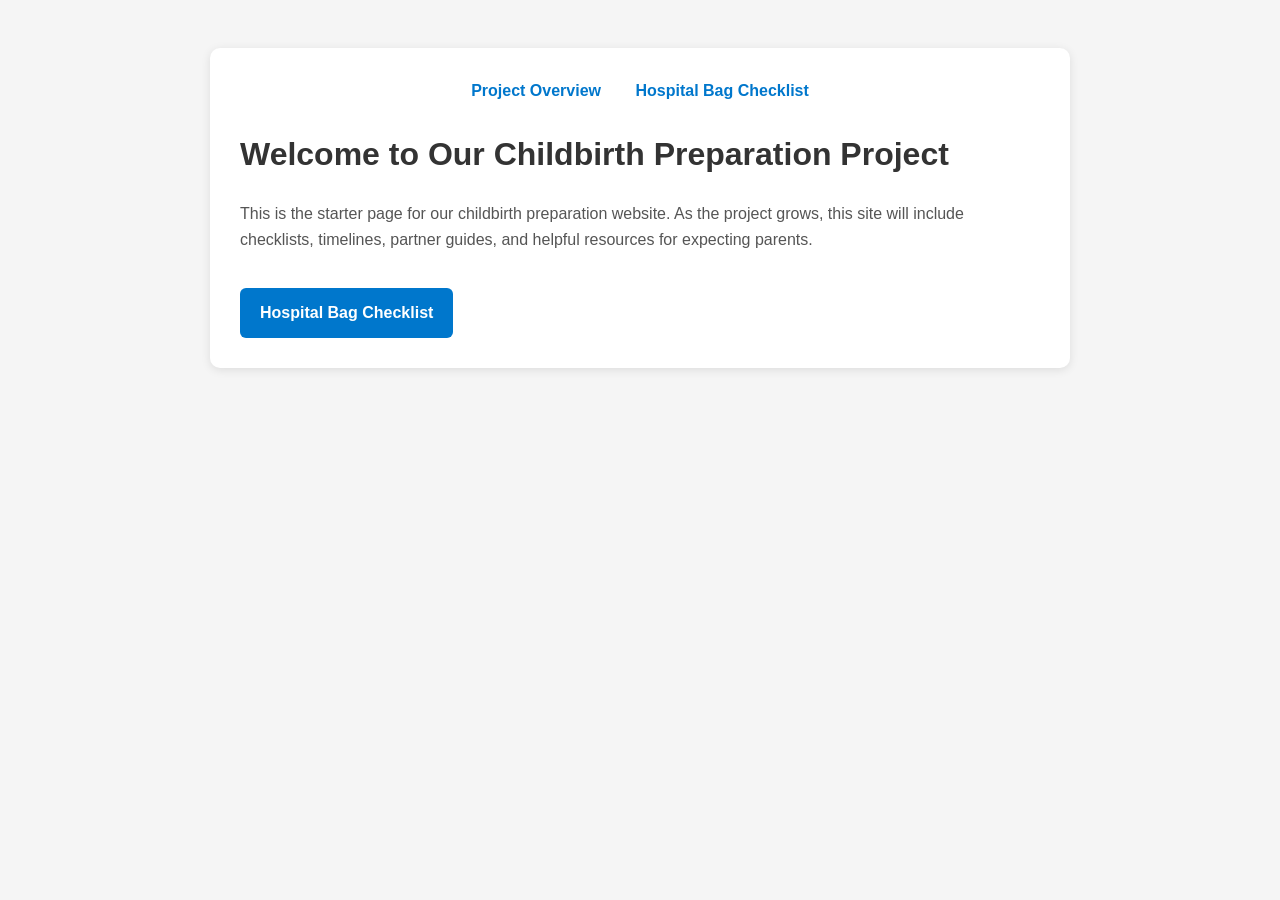
==== hospital-bag-checklist.html @ d1470fb3 "Link to bag page" ====
<!DOCTYPE html>
<html lang="en">
<head>
    <meta charset="UTF-8">
    <meta name="viewport" content="width=device-width, initial-scale=1.0">
    <title>Childbirth Preparation Website</title>
    <link rel="stylesheet" href="style.css">
    <style>
        /* Simple button style */
        .btn {
            display: inline-block;
            padding: 12px 20px;
            background-color: #0077cc;
            color: white;
            text-decoration: none;
            border-radius: 6px;
            font-weight: bold;
            margin-top: 20px;
        }
        .btn:hover {
            background-color: #005fa3;
        }
    </style>
</head>
<body>
    <div class="container">

        <!-- Navigation -->
        <nav>
            <a href="project-overview.html">Project Overview</a>
            <a href="hospital-bag-checklist.html">Hospital Bag Checklist</a>
        </nav>

        <h1>Welcome to Our Childbirth Preparation Project</h1>
        <p>
            This is the starter page for our childbirth preparation website. As the project grows, this site will include 
            checklists, timelines, partner guides, and helpful resources for expecting parents.
        </p>

        <!-- Clickable Button -->
        <a class="btn" href="hospital-bag-checklist.html">Hospital Bag Checklist</a>

    </div>
</body>
</html>
---- style.css ----
/* Global Styles */
body {
    font-family: Arial, sans-serif;
    background: #f5f5f5;
    padding: 40px;
    line-height: 1.6;
}

/* Main Container */
.container {
    max-width: 800px;
    margin: auto;
    background: white;
    padding: 30px;
    border-radius: 10px;
    box-shadow: 0 2px 10px rgba(0,0,0,0.1);
}

/* Navigation */
nav {
    margin-bottom: 25px;
    text-align: center;
}

nav a {
    margin: 0 15px;
    text-decoration: none;
    color: #0077cc;
    font-weight: bold;
}

nav a:hover {
    text-decoration: underline;
}

/* Typography */
h1, h2 {
    color: #333;
}

p {
    color: #555;
}

/* Divider */
hr {
    margin: 30px 0;
    border: none;
    border-top: 1px solid #ddd;
}

/* Lists */
ul {
    margin-left: 20px;
}
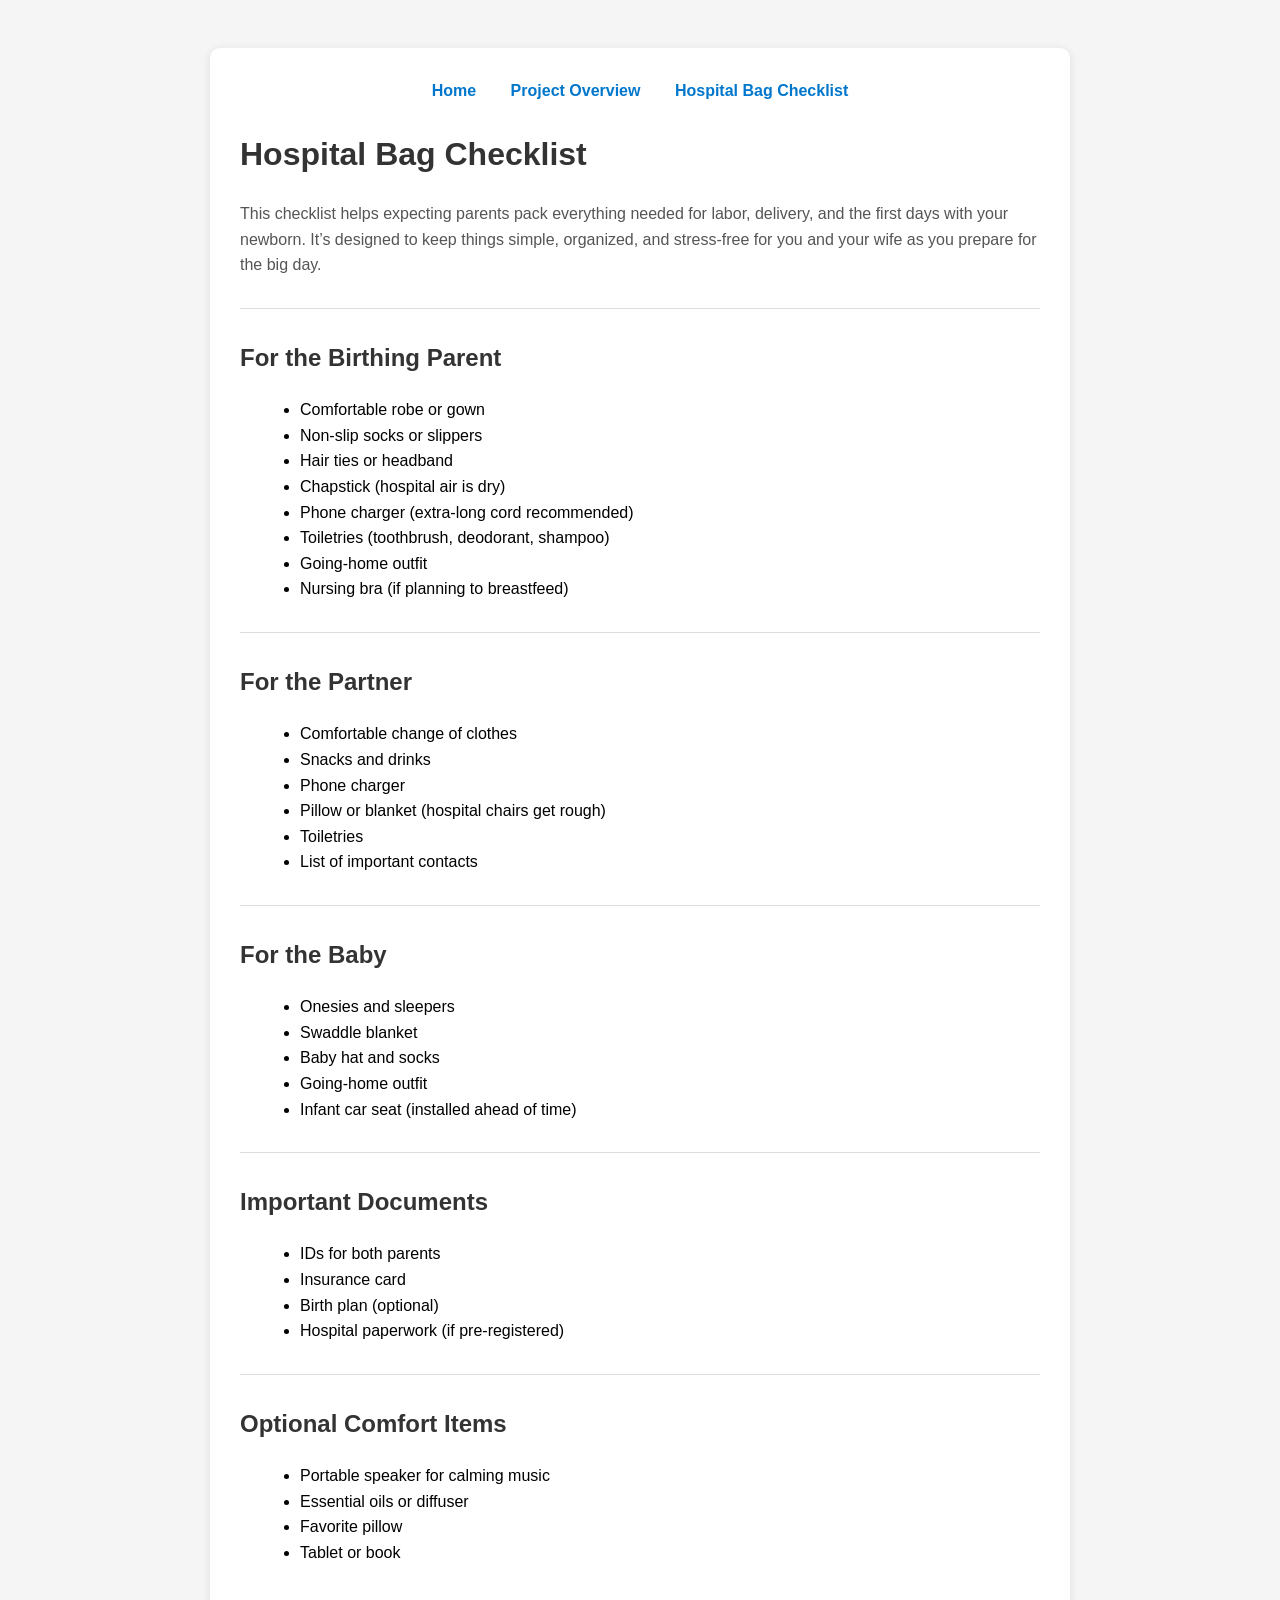
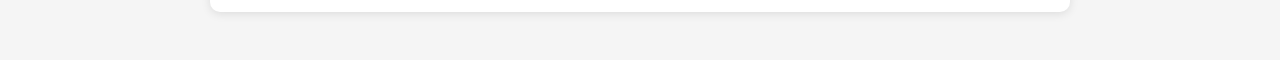
==== commit 4c50c5bf: "fixed error and added links" ====
--- a/hospital-bag-checklist.html
+++ b/hospital-bag-checklist.html
@@ -3,43 +3,83 @@
 <head>
     <meta charset="UTF-8">
     <meta name="viewport" content="width=device-width, initial-scale=1.0">
-    <title>Childbirth Preparation Website</title>
+    <title>Hospital Bag Checklist</title>
     <link rel="stylesheet" href="style.css">
-    <style>
-        /* Simple button style */
-        .btn {
-            display: inline-block;
-            padding: 12px 20px;
-            background-color: #0077cc;
-            color: white;
-            text-decoration: none;
-            border-radius: 6px;
-            font-weight: bold;
-            margin-top: 20px;
-        }
-        .btn:hover {
-            background-color: #005fa3;
-        }
-    </style>
 </head>
 <body>
     <div class="container">
 
         <!-- Navigation -->
         <nav>
+            <a href="index.html">Home</a>
             <a href="project-overview.html">Project Overview</a>
             <a href="hospital-bag-checklist.html">Hospital Bag Checklist</a>
         </nav>
 
-        <h1>Welcome to Our Childbirth Preparation Project</h1>
+        <h1>Hospital Bag Checklist</h1>
         <p>
-            This is the starter page for our childbirth preparation website. As the project grows, this site will include 
-            checklists, timelines, partner guides, and helpful resources for expecting parents.
+            This checklist helps expecting parents pack everything needed for labor, delivery, and the first days with your newborn.
+            It’s designed to keep things simple, organized, and stress‑free for you and your wife as you prepare for the big day.
         </p>
 
-        <!-- Clickable Button -->
-        <a class="btn" href="hospital-bag-checklist.html">Hospital Bag Checklist</a>
+        <hr>
+
+        <h2>For the Birthing Parent</h2>
+        <ul>
+            <li>Comfortable robe or gown</li>
+            <li>Non-slip socks or slippers</li>
+            <li>Hair ties or headband</li>
+            <li>Chapstick (hospital air is dry)</li>
+            <li>Phone charger (extra-long cord recommended)</li>
+            <li>Toiletries (toothbrush, deodorant, shampoo)</li>
+            <li>Going-home outfit</li>
+            <li>Nursing bra (if planning to breastfeed)</li>
+        </ul>
+
+        <hr>
+
+        <h2>For the Partner</h2>
+        <ul>
+            <li>Comfortable change of clothes</li>
+            <li>Snacks and drinks</li>
+            <li>Phone charger</li>
+            <li>Pillow or blanket (hospital chairs get rough)</li>
+            <li>Toiletries</li>
+            <li>List of important contacts</li>
+        </ul>
+
+        <hr>
+
+        <h2>For the Baby</h2>
+        <ul>
+            <li>Onesies and sleepers</li>
+            <li>Swaddle blanket</li>
+            <li>Baby hat and socks</li>
+            <li>Going-home outfit</li>
+            <li>Infant car seat (installed ahead of time)</li>
+        </ul>
+
+        <hr>
+
+        <h2>Important Documents</h2>
+        <ul>
+            <li>IDs for both parents</li>
+            <li>Insurance card</li>
+            <li>Birth plan (optional)</li>
+            <li>Hospital paperwork (if pre-registered)</li>
+        </ul>
+
+        <hr>
+
+        <h2>Optional Comfort Items</h2>
+        <ul>
+            <li>Portable speaker for calming music</li>
+            <li>Essential oils or diffuser</li>
+            <li>Favorite pillow</li>
+            <li>Tablet or book</li>
+        </ul>
 
     </div>
 </body>
 </html>
+
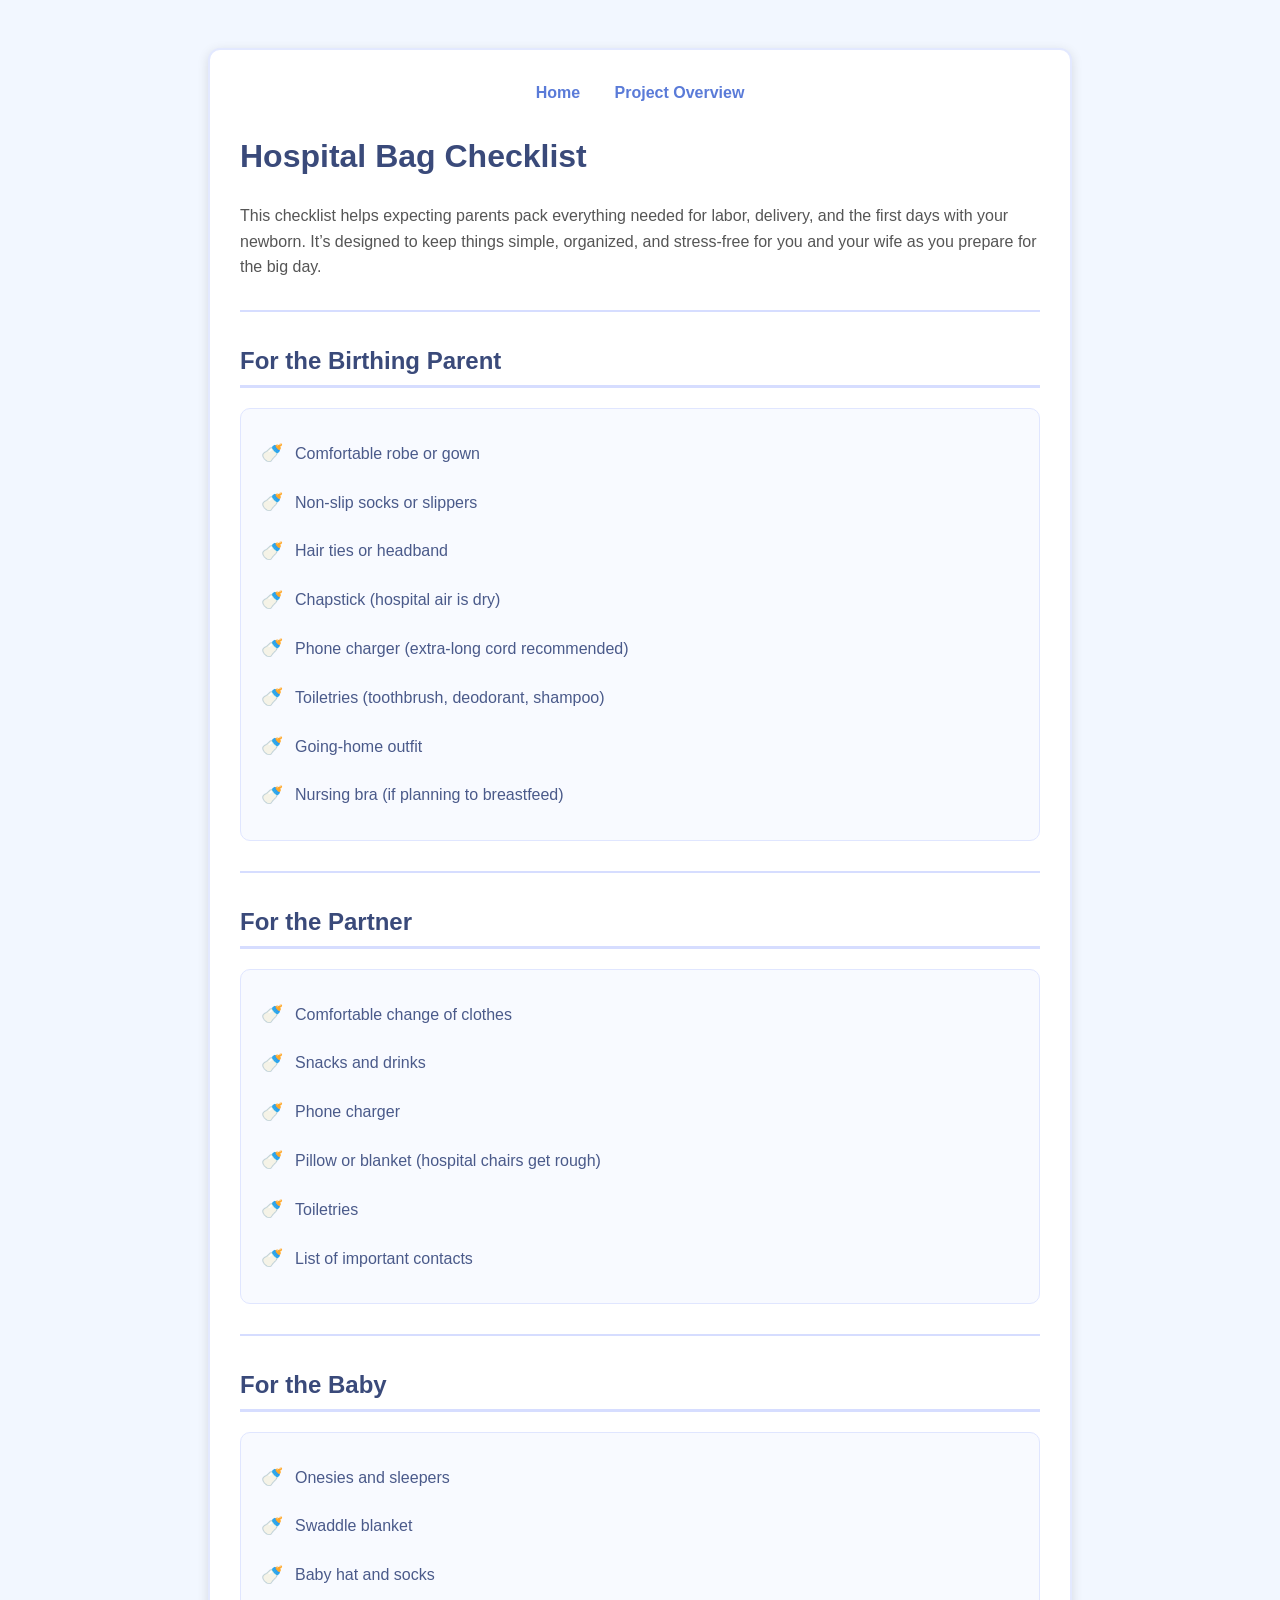
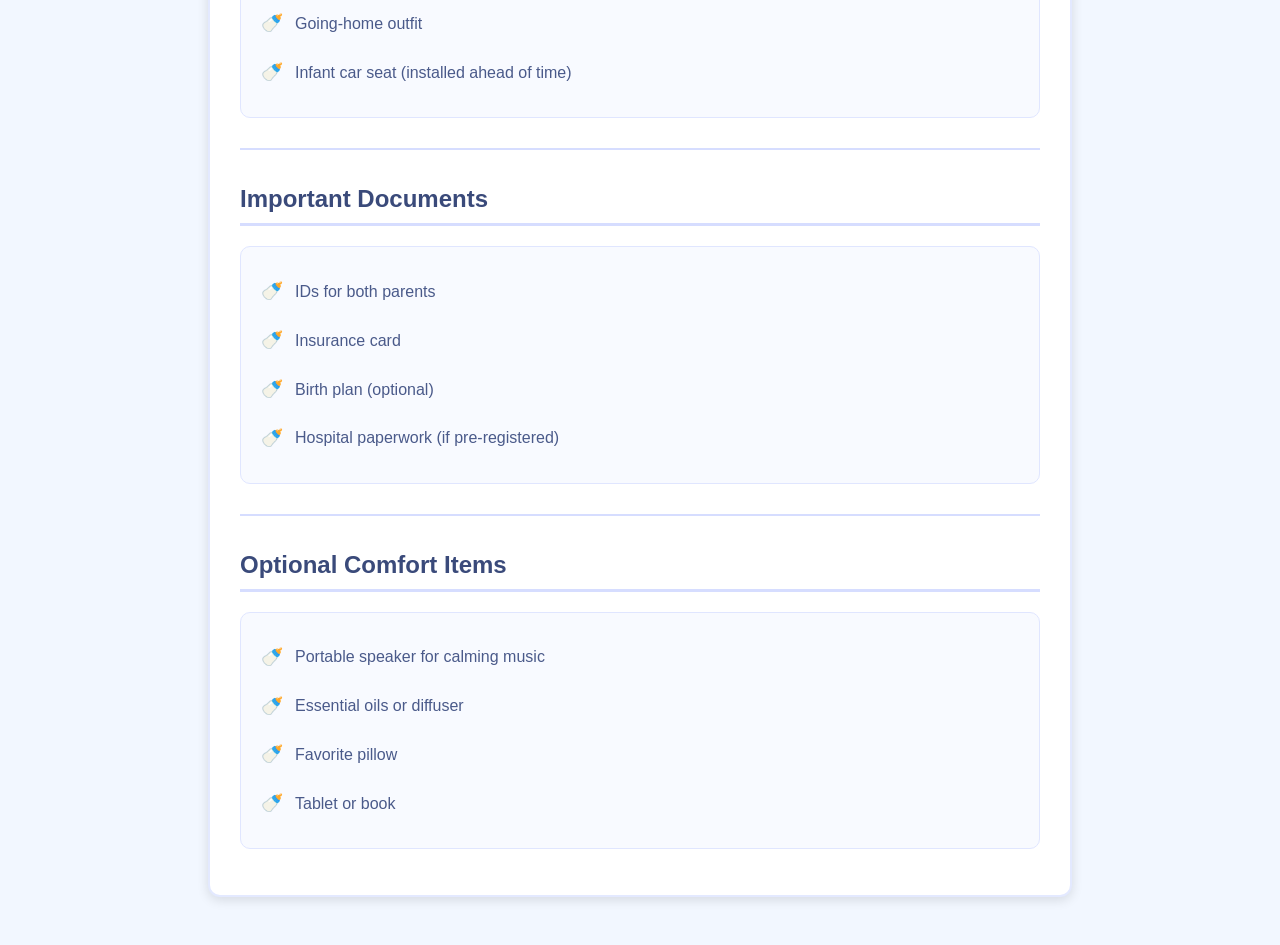
==== commit 87155324: "change nav" ====
--- a/hospital-bag-checklist.html
+++ b/hospital-bag-checklist.html
@@ -13,7 +13,6 @@
         <nav>
             <a href="index.html">Home</a>
             <a href="project-overview.html">Project Overview</a>
-            <a href="hospital-bag-checklist.html">Hospital Bag Checklist</a>
         </nav>
 
         <h1>Hospital Bag Checklist</h1>
--- a/style.css
+++ b/style.css
@@ -1,7 +1,7 @@
 /* Global Styles */
 body {
     font-family: Arial, sans-serif;
-    background: #f5f5f5;
+    background: #f2f7ff; /* soft baby-blue background */
     padding: 40px;
     line-height: 1.6;
 }
@@ -10,10 +10,11 @@
 .container {
     max-width: 800px;
     margin: auto;
-    background: white;
+    background: #ffffff;
     padding: 30px;
-    border-radius: 10px;
-    box-shadow: 0 2px 10px rgba(0,0,0,0.1);
+    border-radius: 12px;
+    box-shadow: 0 3px 12px rgba(0,0,0,0.12);
+    border: 2px solid #e3e9ff; /* subtle border */
 }
 
 /* Navigation */
@@ -25,7 +26,7 @@
 nav a {
     margin: 0 15px;
     text-decoration: none;
-    color: #0077cc;
+    color: #5a7bd8; /* soft blue */
     font-weight: bold;
 }
 
@@ -35,7 +36,7 @@
 
 /* Typography */
 h1, h2 {
-    color: #333;
+    color: #3a4a7a; /* deeper calming blue */
 }
 
 p {
@@ -46,10 +47,36 @@
 hr {
     margin: 30px 0;
     border: none;
-    border-top: 1px solid #ddd;
+    border-top: 2px solid #d6ddff;
 }
 
-/* Lists */
+/* Themed Lists */
 ul {
-    margin-left: 20px;
+    background: #f8faff; /* very light pastel background */
+    padding: 20px;
+    border-radius: 10px;
+    border: 1px solid #e0e6ff;
+    list-style: none;
 }
+
+ul li {
+    padding: 10px 0;
+    color: #4a5a8a;
+    font-weight: 500;
+    display: flex;
+    align-items: center;
+}
+
+/* Cute pastel bullet icons */
+ul li::before {
+    content: "🍼"; /* baby bottle icon */
+    margin-right: 12px;
+    font-size: 18px;
+    color: #7aa0ff;
+}
+
+/* Optional: Section headers get a soft underline */
+h2 {
+    border-bottom: 3px solid #d6ddff;
+    padding-bottom: 5px;
+}
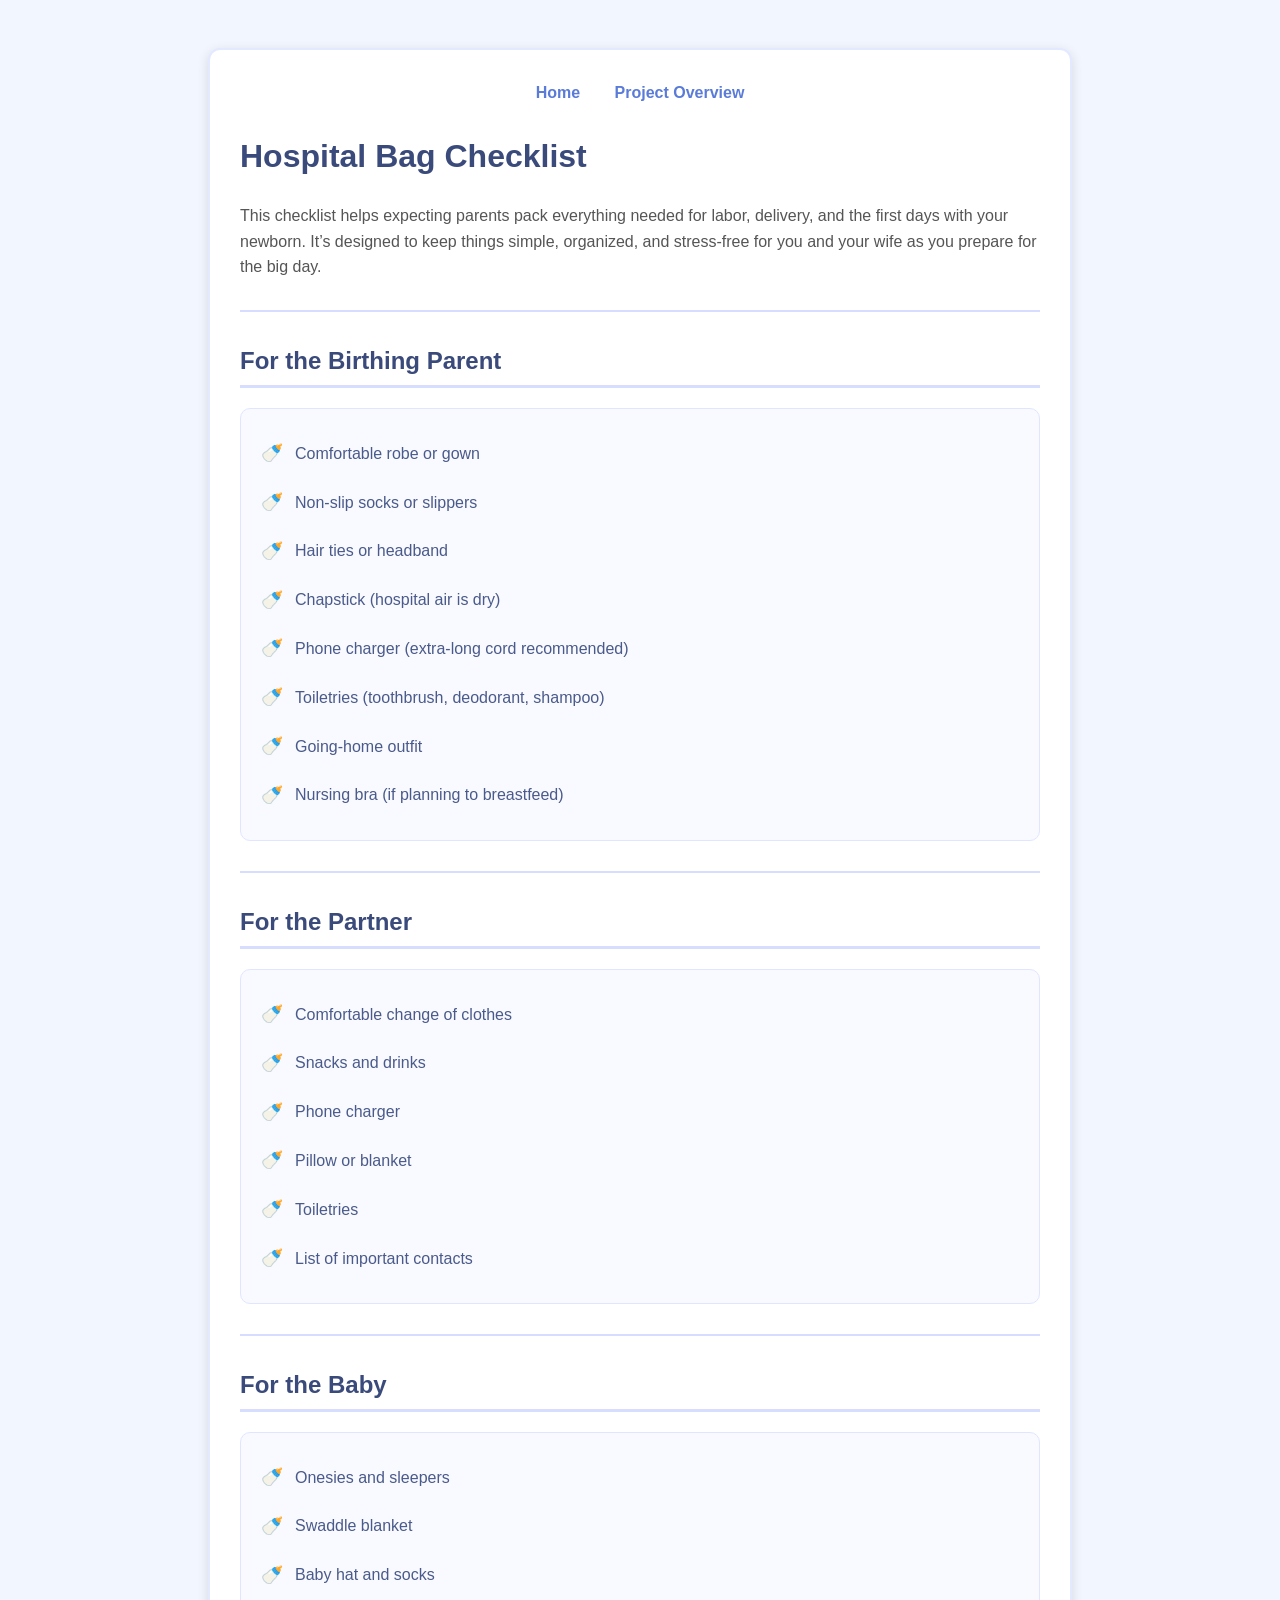
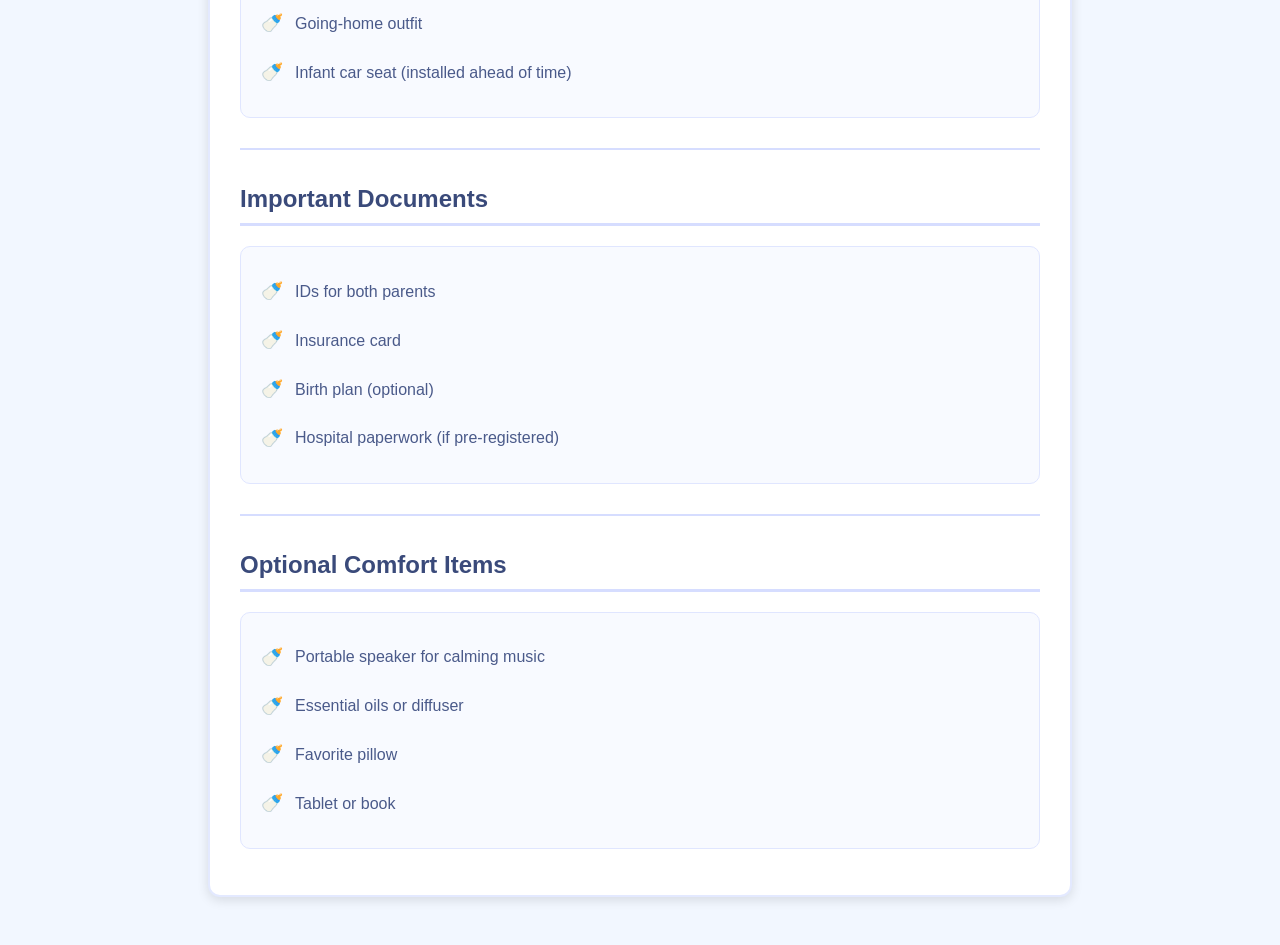
==== commit a6994329: "update style" ====
--- a/hospital-bag-checklist.html
+++ b/hospital-bag-checklist.html
@@ -9,7 +9,7 @@
 <body>
     <div class="container">
 
-        <!-- Navigation -->
+        <!-- Navigation (No Hospital Bag link on this page) -->
         <nav>
             <a href="index.html">Home</a>
             <a href="project-overview.html">Project Overview</a>
@@ -42,7 +42,7 @@
             <li>Comfortable change of clothes</li>
             <li>Snacks and drinks</li>
             <li>Phone charger</li>
-            <li>Pillow or blanket (hospital chairs get rough)</li>
+            <li>Pillow or blanket</li>
             <li>Toiletries</li>
             <li>List of important contacts</li>
         </ul>
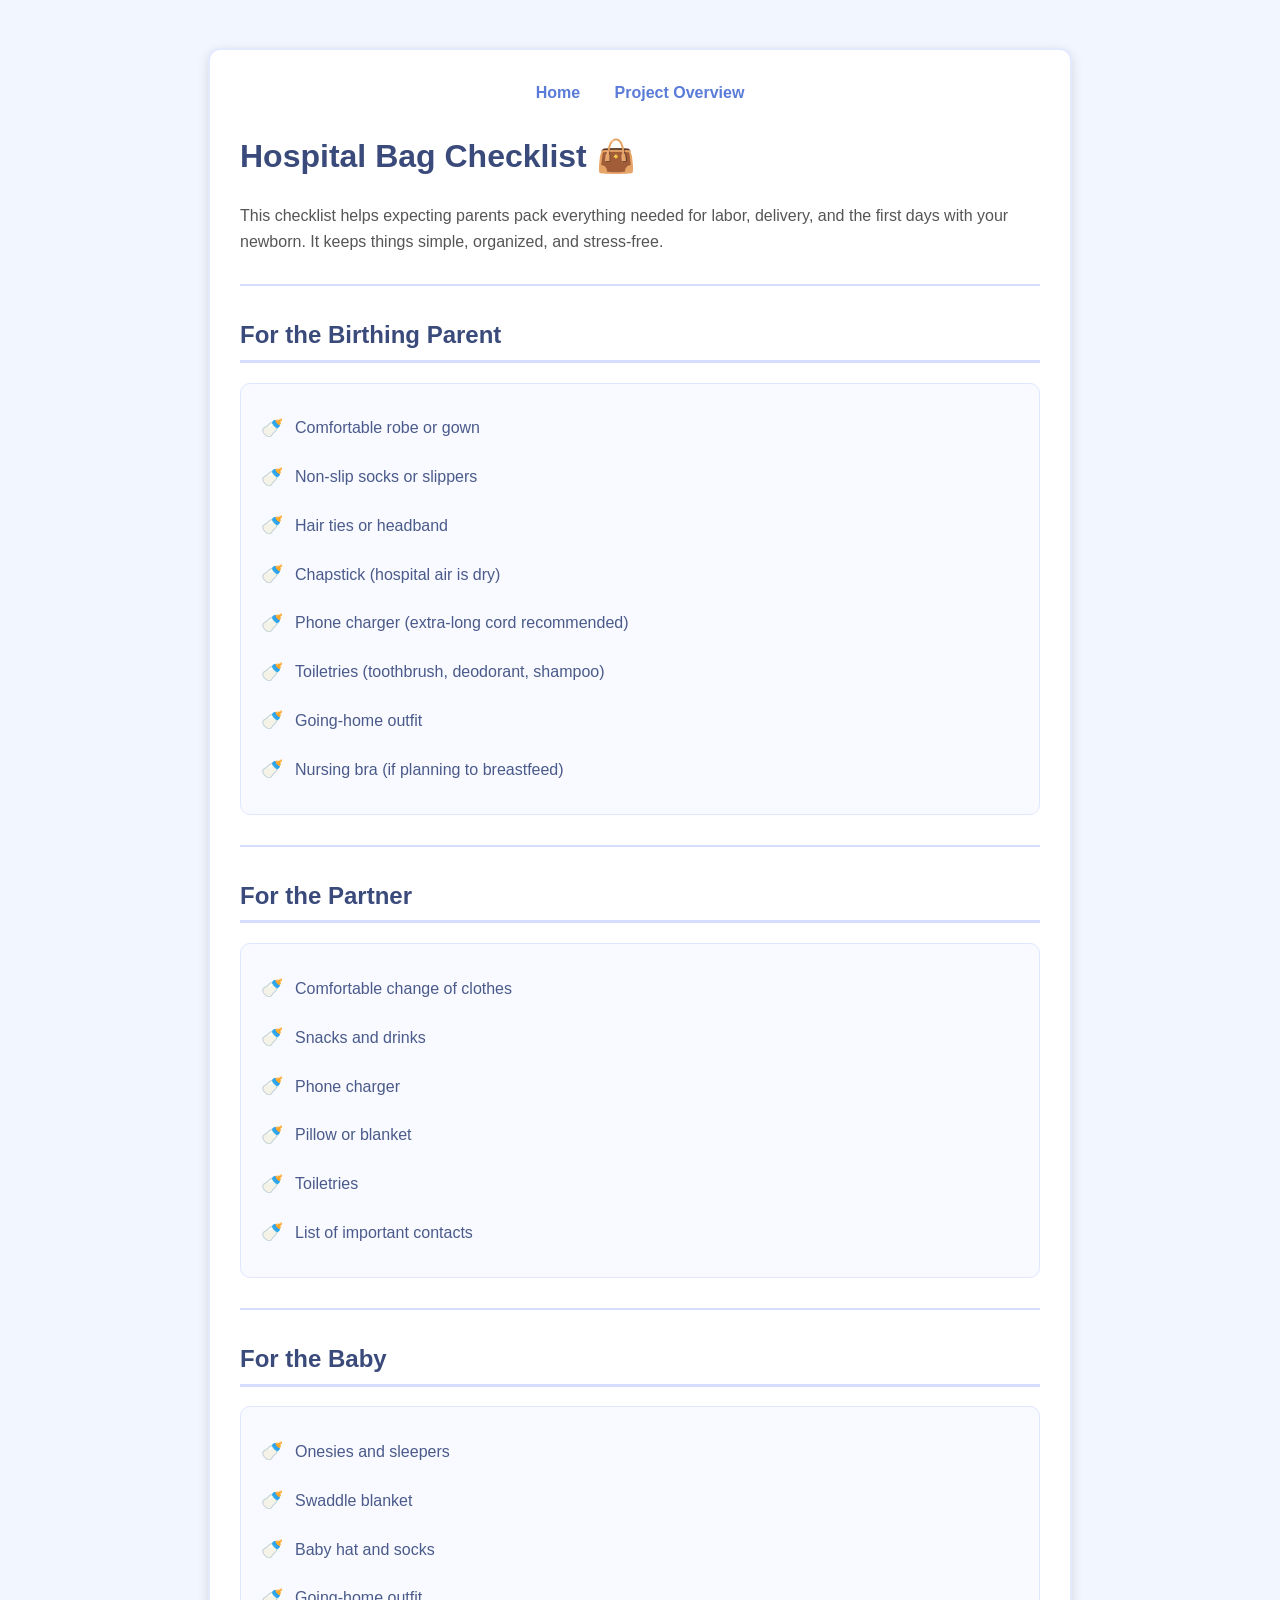
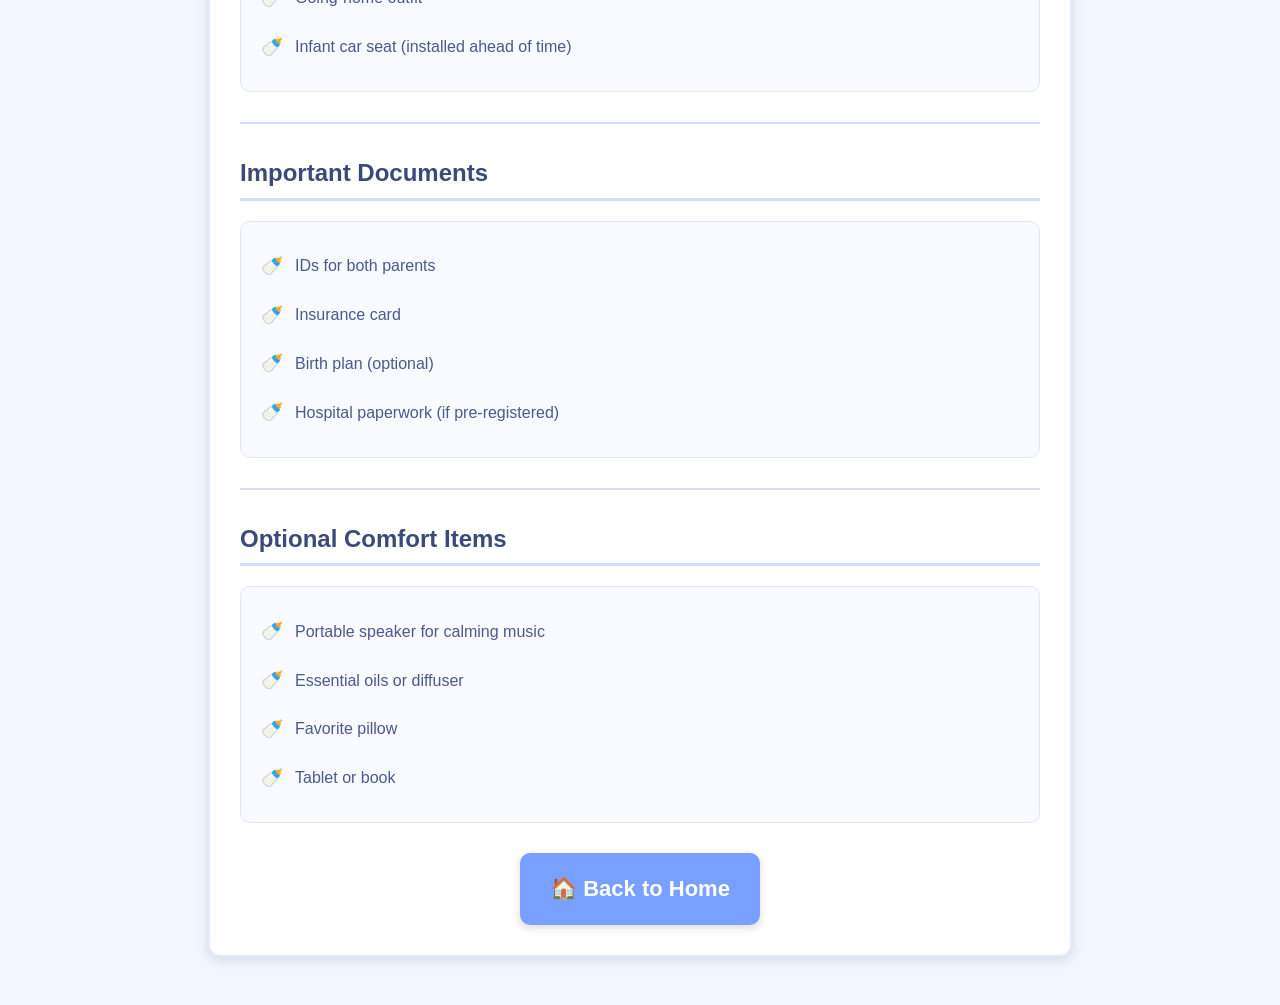
==== commit d932e8fa: "bag page update" ====
--- a/hospital-bag-checklist.html
+++ b/hospital-bag-checklist.html
@@ -3,22 +3,48 @@
 <head>
     <meta charset="UTF-8">
     <meta name="viewport" content="width=device-width, initial-scale=1.0">
-    <title>Hospital Bag Checklist</title>
+    <title>Hospital Bag Checklist 👜</title>
     <link rel="stylesheet" href="style.css">
+
+    <style>
+        /* Bottom Home Button */
+        .btn-container {
+            text-align: center;
+            margin-top: 30px;
+        }
+
+        .btn {
+            display: inline-block;
+            padding: 18px 30px;
+            background-color: #7aa0ff;
+            color: white;
+            text-decoration: none;
+            border-radius: 10px;
+            font-weight: bold;
+            font-size: 22px;
+            box-shadow: 0 3px 8px rgba(0,0,0,0.15);
+            transition: background-color 0.2s ease, transform 0.2s ease;
+        }
+
+        .btn:hover {
+            background-color: #5a7bd8;
+            transform: scale(1.05);
+        }
+    </style>
 </head>
 <body>
     <div class="container">
 
-        <!-- Navigation (No Hospital Bag link on this page) -->
+        <!-- Navigation (no self-link) -->
         <nav>
             <a href="index.html">Home</a>
             <a href="project-overview.html">Project Overview</a>
         </nav>
 
-        <h1>Hospital Bag Checklist</h1>
+        <h1>Hospital Bag Checklist 👜</h1>
         <p>
-            This checklist helps expecting parents pack everything needed for labor, delivery, and the first days with your newborn.
-            It’s designed to keep things simple, organized, and stress‑free for you and your wife as you prepare for the big day.
+            This checklist helps expecting parents pack everything needed for labor, delivery, 
+            and the first days with your newborn. It keeps things simple, organized, and stress‑free.
         </p>
 
         <hr>
@@ -78,7 +104,13 @@
             <li>Tablet or book</li>
         </ul>
 
+        <!-- Bottom Home Button -->
+        <div class="btn-container">
+            <a class="btn" href="index.html">🏠 Back to Home</a>
+        </div>
+
     </div>
 </body>
 </html>
 
+
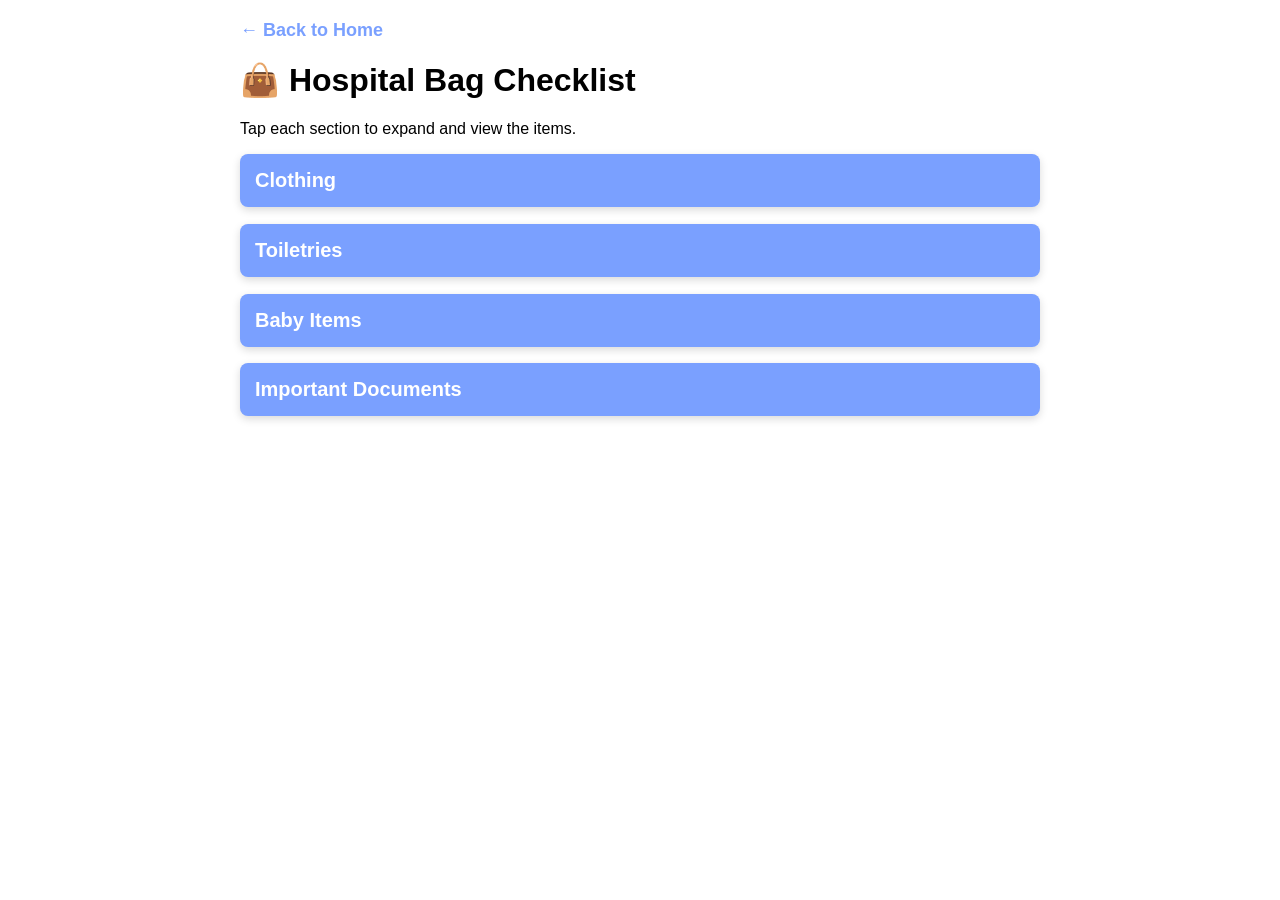
==== commit e12f8707: "made changes to bag checklist, style and script" ====
--- a/hospital-bag-checklist.html
+++ b/hospital-bag-checklist.html
@@ -1,116 +1,70 @@
 <!DOCTYPE html>
 <html lang="en">
 <head>
-    <meta charset="UTF-8">
-    <meta name="viewport" content="width=device-width, initial-scale=1.0">
-    <title>Hospital Bag Checklist 👜</title>
-    <link rel="stylesheet" href="style.css">
+  <meta charset="UTF-8">
+  <meta name="viewport" content="width=device-width, initial-scale=1.0">
+  <title>Hospital Bag Checklist</title>
+  <link rel="stylesheet" href="style.css">
+</head>
 
-    <style>
-        /* Bottom Home Button */
-        .btn-container {
-            text-align: center;
-            margin-top: 30px;
-        }
+<body>
+  <div class="container">
+    <nav>
+      <a href="index.html">← Back to Home</a>
+    </nav>
 
-        .btn {
-            display: inline-block;
-            padding: 18px 30px;
-            background-color: #7aa0ff;
-            color: white;
-            text-decoration: none;
-            border-radius: 10px;
-            font-weight: bold;
-            font-size: 22px;
-            box-shadow: 0 3px 8px rgba(0,0,0,0.15);
-            transition: background-color 0.2s ease, transform 0.2s ease;
-        }
+    <h1>👜 Hospital Bag Checklist</h1>
+    <p>Tap each section to expand and view the items.</p>
 
-        .btn:hover {
-            background-color: #5a7bd8;
-            transform: scale(1.05);
-        }
-    </style>
-</head>
-<body>
-    <div class="container">
+    <!-- Clothing Section -->
+    <h2 class="collapsible">Clothing</h2>
+    <div class="content">
+      <ul>
+        <li>Comfortable outfit</li>
+        <li>Socks</li>
+        <li>Robe</li>
+        <li>Slippers</li>
+        <li>Nursing bra</li>
+      </ul>
+    </div>
 
-        <!-- Navigation (no self-link) -->
-        <nav>
-            <a href="index.html">Home</a>
-            <a href="project-overview.html">Project Overview</a>
-        </nav>
+    <!-- Toiletries Section -->
+    <h2 class="collapsible">Toiletries</h2>
+    <div class="content">
+      <ul>
+        <li>Toothbrush & toothpaste</li>
+        <li>Hairbrush</li>
+        <li>Deodorant</li>
+        <li>Shampoo & conditioner</li>
+        <li>Face wipes</li>
+      </ul>
+    </div>
 
-        <h1>Hospital Bag Checklist 👜</h1>
-        <p>
-            This checklist helps expecting parents pack everything needed for labor, delivery, 
-            and the first days with your newborn. It keeps things simple, organized, and stress‑free.
-        </p>
+    <!-- Baby Items Section -->
+    <h2 class="collapsible">Baby Items</h2>
+    <div class="content">
+      <ul>
+        <li>Onesies</li>
+        <li>Swaddle blanket</li>
+        <li>Diapers</li>
+        <li>Baby hat</li>
+        <li>Going‑home outfit</li>
+      </ul>
+    </div>
 
-        <hr>
+    <!-- Important Documents Section -->
+    <h2 class="collapsible">Important Documents</h2>
+    <div class="content">
+      <ul>
+        <li>ID / Driver’s License</li>
+        <li>Insurance card</li>
+        <li>Birth plan (optional)</li>
+      </ul>
+    </div>
 
-        <h2>For the Birthing Parent</h2>
-        <ul>
-            <li>Comfortable robe or gown</li>
-            <li>Non-slip socks or slippers</li>
-            <li>Hair ties or headband</li>
-            <li>Chapstick (hospital air is dry)</li>
-            <li>Phone charger (extra-long cord recommended)</li>
-            <li>Toiletries (toothbrush, deodorant, shampoo)</li>
-            <li>Going-home outfit</li>
-            <li>Nursing bra (if planning to breastfeed)</li>
-        </ul>
+  </div>
 
-        <hr>
-
-        <h2>For the Partner</h2>
-        <ul>
-            <li>Comfortable change of clothes</li>
-            <li>Snacks and drinks</li>
-            <li>Phone charger</li>
-            <li>Pillow or blanket</li>
-            <li>Toiletries</li>
-            <li>List of important contacts</li>
-        </ul>
-
-        <hr>
-
-        <h2>For the Baby</h2>
-        <ul>
-            <li>Onesies and sleepers</li>
-            <li>Swaddle blanket</li>
-            <li>Baby hat and socks</li>
-            <li>Going-home outfit</li>
-            <li>Infant car seat (installed ahead of time)</li>
-        </ul>
-
-        <hr>
-
-        <h2>Important Documents</h2>
-        <ul>
-            <li>IDs for both parents</li>
-            <li>Insurance card</li>
-            <li>Birth plan (optional)</li>
-            <li>Hospital paperwork (if pre-registered)</li>
-        </ul>
-
-        <hr>
-
-        <h2>Optional Comfort Items</h2>
-        <ul>
-            <li>Portable speaker for calming music</li>
-            <li>Essential oils or diffuser</li>
-            <li>Favorite pillow</li>
-            <li>Tablet or book</li>
-        </ul>
-
-        <!-- Bottom Home Button -->
-        <div class="btn-container">
-            <a class="btn" href="index.html">🏠 Back to Home</a>
-        </div>
-
-    </div>
+  <script src="script.js"></script>
 </body>
 </html>
 
-
--- a/style.css
+++ b/style.css
@@ -1,82 +1,119 @@
-/* Global Styles */
 body {
-    font-family: Arial, sans-serif;
-    background: #f2f7ff; /* soft baby-blue background */
-    padding: 40px;
-    line-height: 1.6;
+  font-family: Arial, sans-serif;
+  margin: 0;
+  padding: 20px;
+  background: #ffffff;
 }
 
-/* Main Container */
 .container {
-    max-width: 800px;
-    margin: auto;
-    background: #ffffff;
-    padding: 30px;
-    border-radius: 12px;
-    box-shadow: 0 3px 12px rgba(0,0,0,0.12);
-    border: 2px solid #e3e9ff; /* subtle border */
-}
-
-/* Navigation */
-nav {
-    margin-bottom: 25px;
-    text-align: center;
+  max-width: 800px;
+  margin: auto;
 }
 
 nav a {
-    margin: 0 15px;
-    text-decoration: none;
-    color: #5a7bd8; /* soft blue */
-    font-weight: bold;
+  font-size: 18px;
+  text-decoration: none;
+  color: #7aa0ff;
+  font-weight: bold;
 }
 
-nav a:hover {
-    text-decoration: underline;
+h1 {
+  margin-top: 20px;
 }
 
-/* Typography */
-h1, h2 {
-    color: #3a4a7a; /* deeper calming blue */
+/* COUNTDOWN BOX */
+#countdown-box {
+  text-align: center;
+  margin-top: 30px;
+  padding: 20px;
+  background: #f3f6ff;
+  border-radius: 10px;
+  box-shadow: 0 3px 8px rgba(0,0,0,0.1);
 }
 
-p {
-    color: #555;
+#countdown {
+  font-size: 24px;
+  font-weight: bold;
+  margin-top: 10px;
 }
 
-/* Divider */
-hr {
-    margin: 30px 0;
-    border: none;
-    border-top: 2px solid #d6ddff;
+/* BUTTONS */
+.btn-container {
+  display: flex;
+  justify-content: center;
+  margin-top: 30px;
 }
 
-/* Themed Lists */
-ul {
-    background: #f8faff; /* very light pastel background */
-    padding: 20px;
-    border-radius: 10px;
-    border: 1px solid #e0e6ff;
-    list-style: none;
+.btn {
+  display: block;
+  width: 100%;
+  max-width: 320px;
+  padding: 18px 30px;
+  background-color: #7aa0ff;
+  color: white;
+  text-decoration: none;
+  border-radius: 10px;
+  font-weight: bold;
+  font-size: 22px;
+  box-shadow: 0 3px 8px rgba(0,0,0,0.15);
+  transition: background-color 0.2s ease, transform 0.2s ease;
 }
 
-ul li {
-    padding: 10px 0;
-    color: #4a5a8a;
-    font-weight: 500;
-    display: flex;
-    align-items: center;
+.btn:hover {
+  background-color: #5a7bd8;
+  transform: scale(1.05);
 }
 
-/* Cute pastel bullet icons */
-ul li::before {
-    content: "🍼"; /* baby bottle icon */
-    margin-right: 12px;
-    font-size: 18px;
-    color: #7aa0ff;
+/* COLLAPSIBLE CHECKLIST SECTIONS */
+.collapsible {
+  background-color: #7aa0ff;
+  color: white;
+  cursor: pointer;
+  padding: 15px;
+  margin-top: 10px;
+  border-radius: 8px;
+  font-size: 20px;
+  font-weight: bold;
+  box-shadow: 0 3px 8px rgba(0,0,0,0.15);
 }
 
-/* Optional: Section headers get a soft underline */
-h2 {
-    border-bottom: 3px solid #d6ddff;
-    padding-bottom: 5px;
+.collapsible:hover {
+  background-color: #5a7bd8;
 }
+
+.content {
+  padding: 0 15px;
+  display: none;
+  overflow: hidden;
+  background: #f3f6ff;
+  border-radius: 8px;
+  margin-bottom: 10px;
+}
+
+/* MOBILE */
+@media (max-width: 600px) {
+  body {
+    padding: 10px;
+  }
+
+  h1 {
+    font-size: 1.6em;
+    text-align: center;
+  }
+
+  p {
+    font-size: 1em;
+    line-height: 1.5;
+  }
+
+  .btn {
+    width: 95%;
+    max-width: none;
+    font-size: 18px;
+    padding: 14px 16px;
+  }
+
+  .btn-container {
+    margin-top: 20px;
+  }
+}
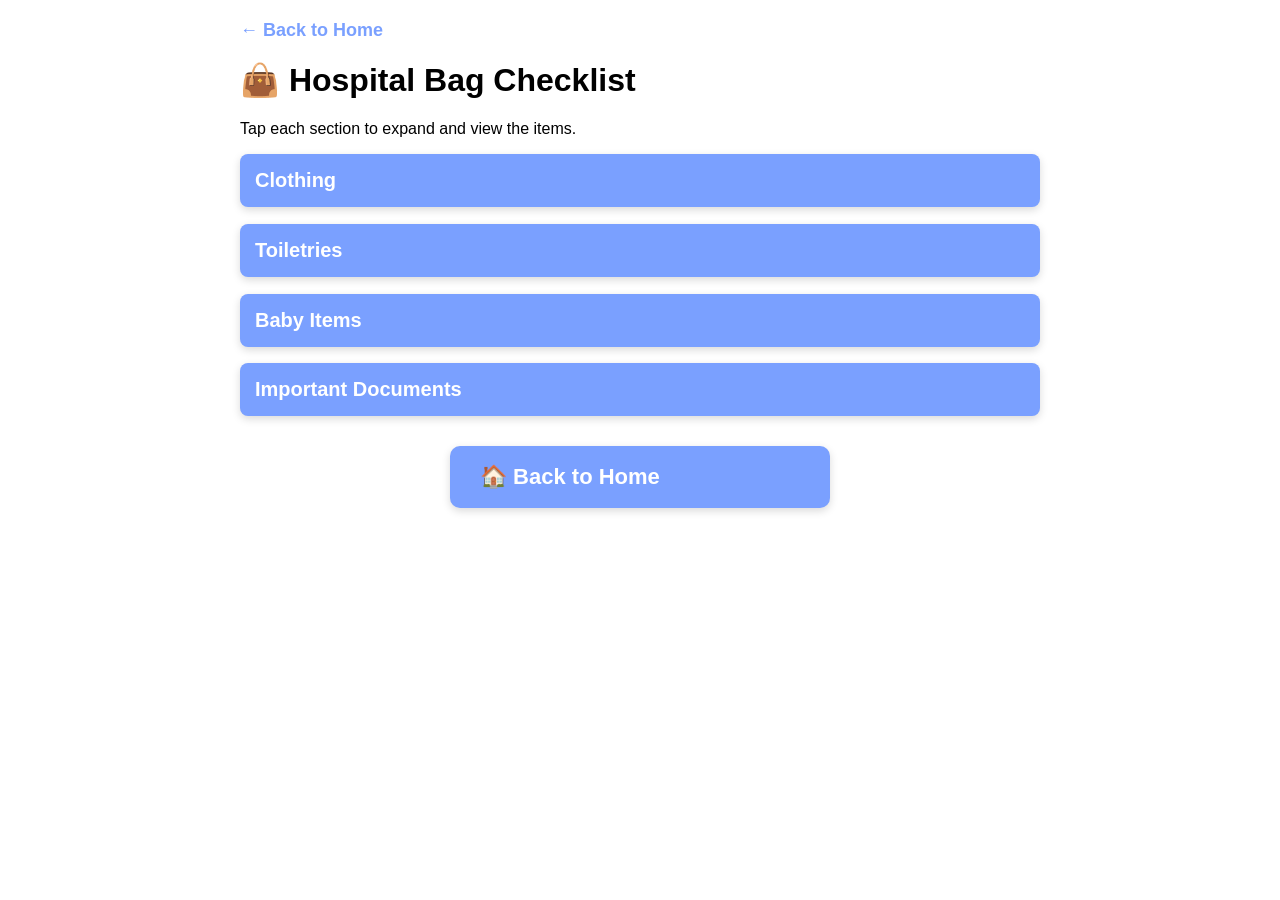
==== commit d017a844: "Add home button" ====
--- a/hospital-bag-checklist.html
+++ b/hospital-bag-checklist.html
@@ -62,6 +62,11 @@
       </ul>
     </div>
 
+    <!-- Back to Home Button -->
+    <div class="btn-container">
+      <a class="btn" href="index.html">🏠 Back to Home</a>
+    </div>
+
   </div>
 
   <script src="script.js"></script>
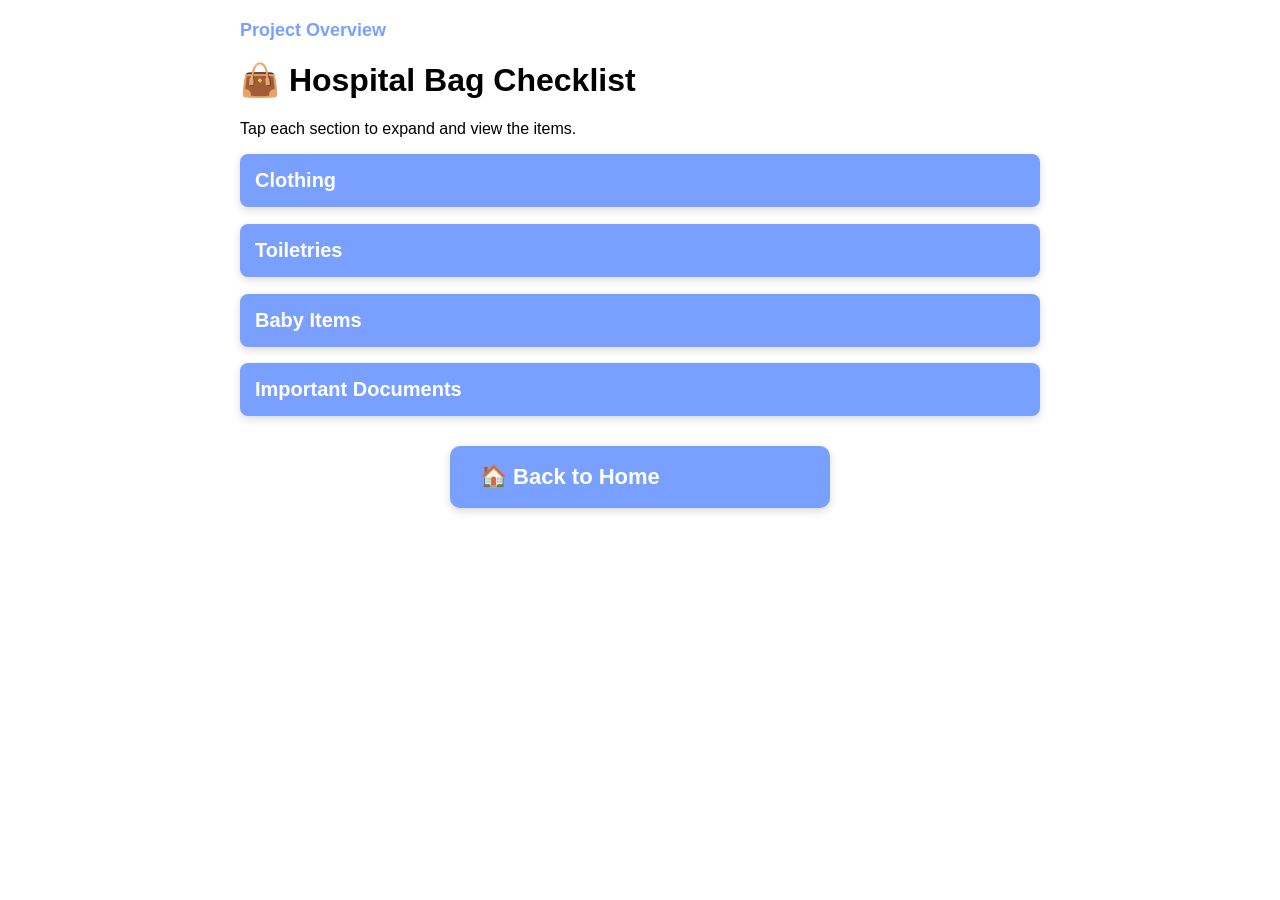
==== commit 0243767f: "home button change" ====
--- a/hospital-bag-checklist.html
+++ b/hospital-bag-checklist.html
@@ -10,7 +10,7 @@
 <body>
   <div class="container">
     <nav>
-      <a href="index.html">← Back to Home</a>
+      <a href="project-overview.html">Project Overview</a>
     </nav>
 
     <h1>👜 Hospital Bag Checklist</h1>
